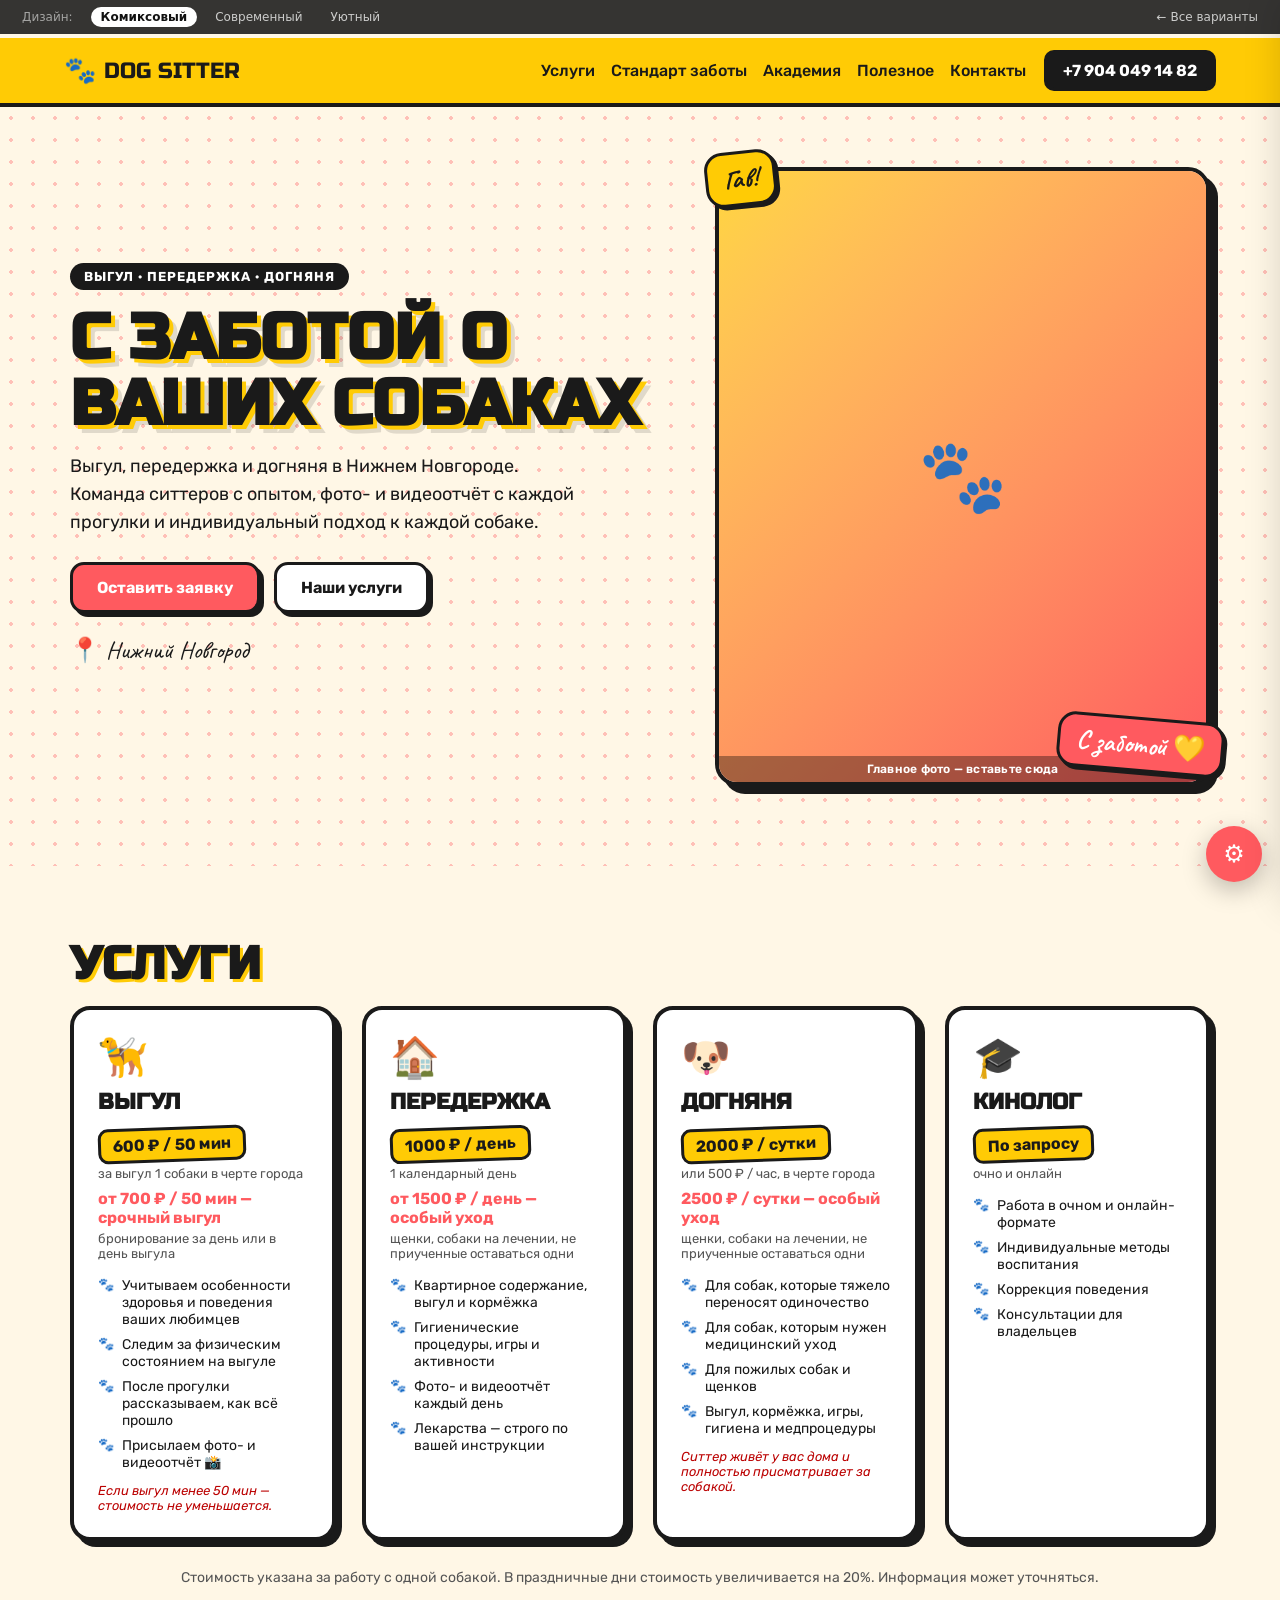
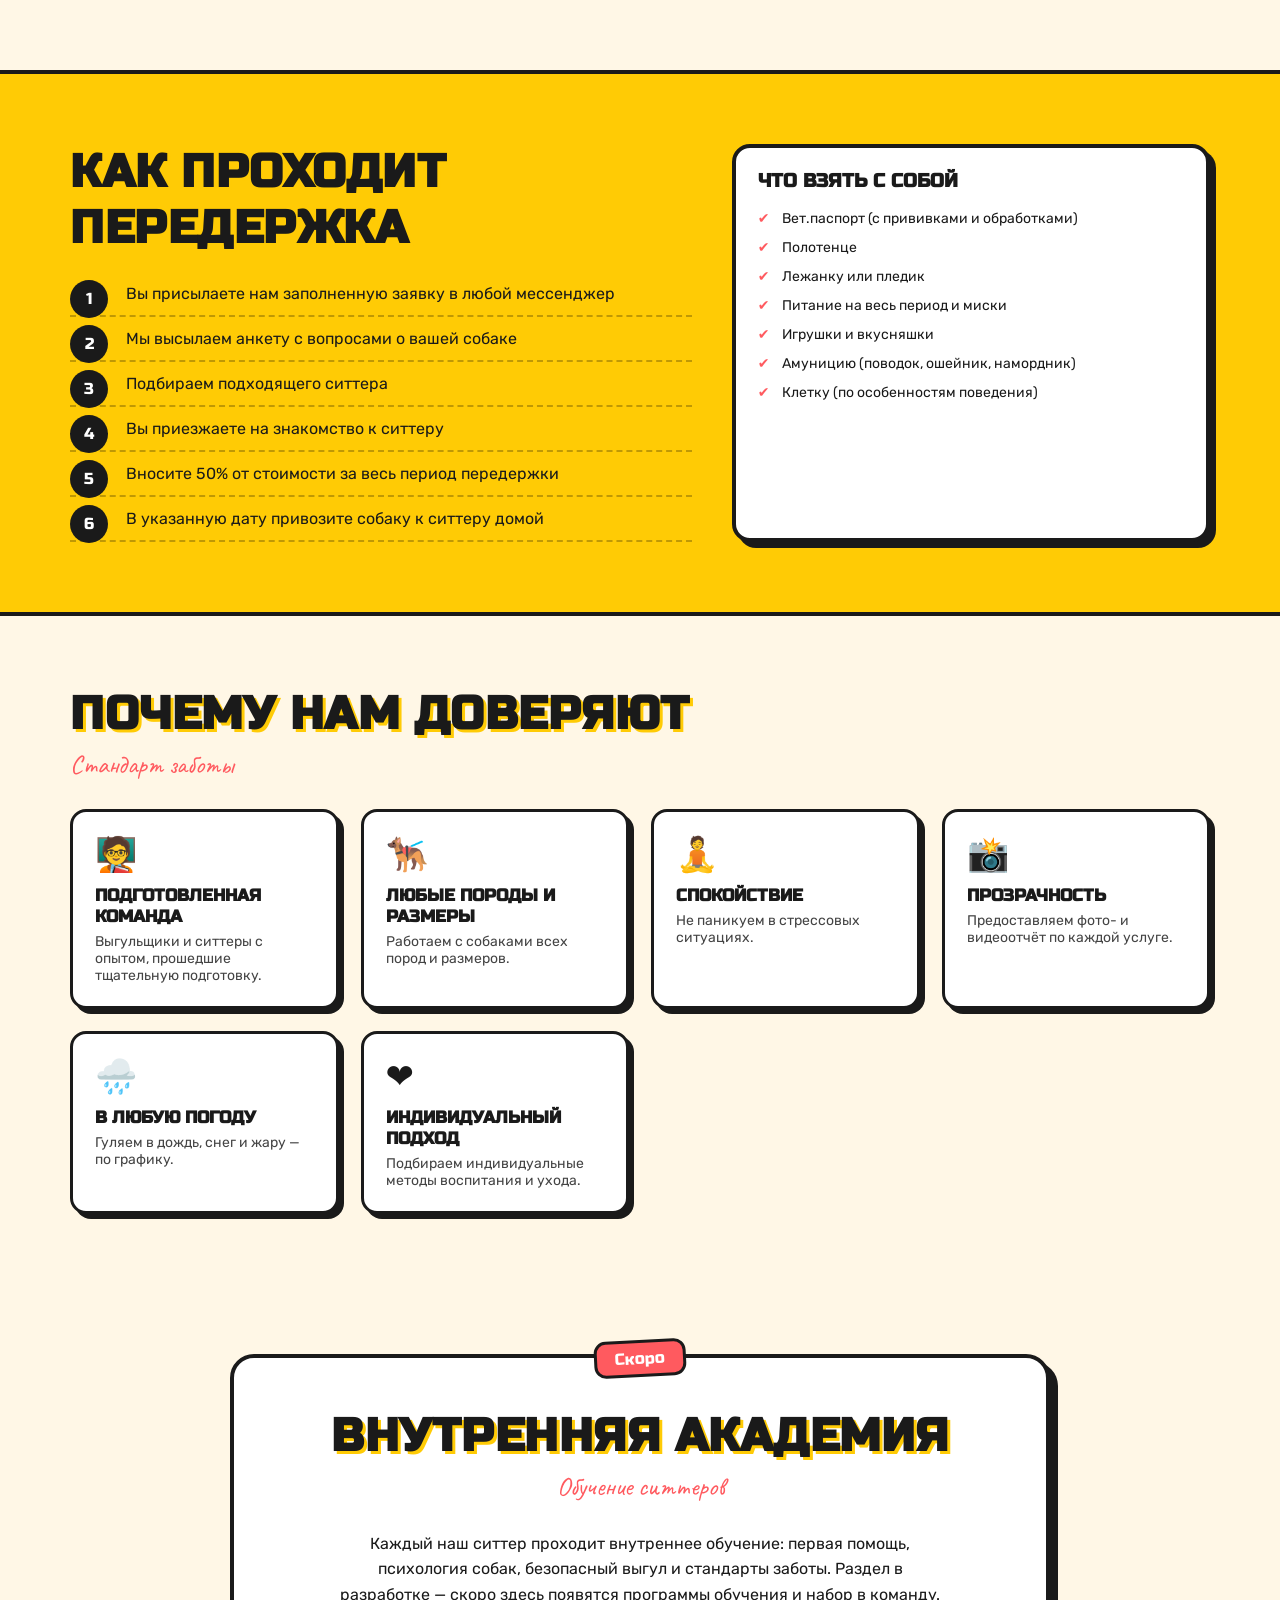
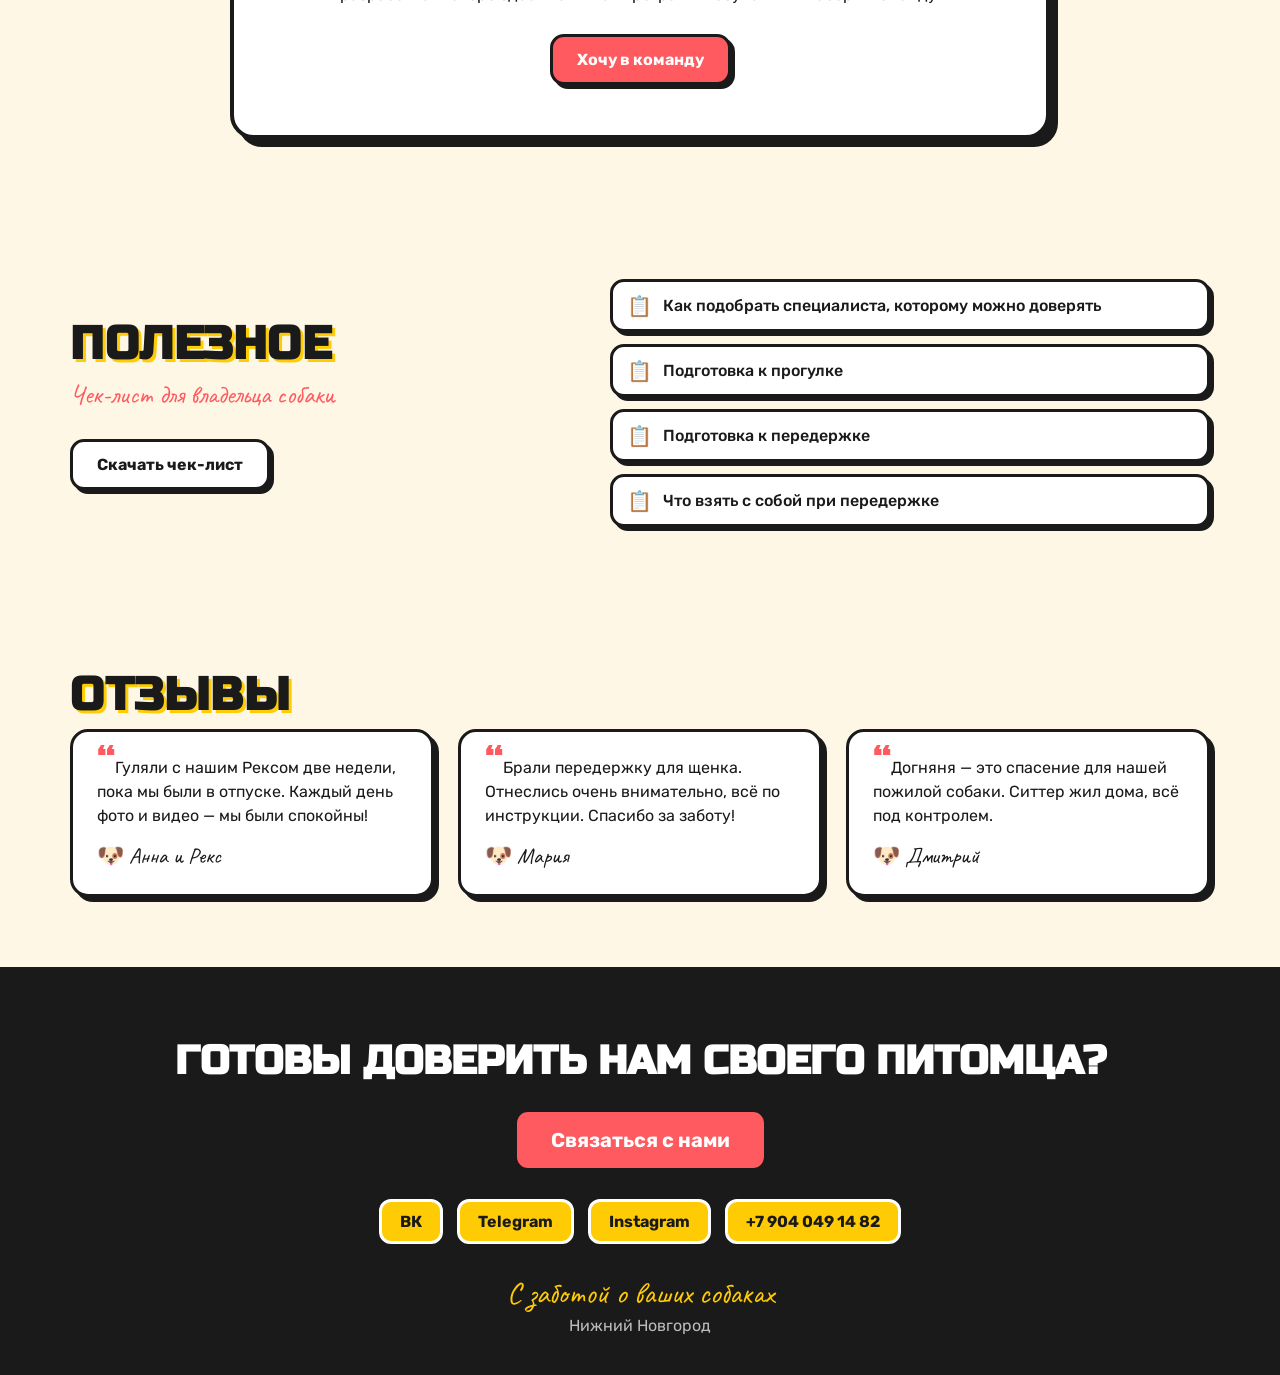
==== variants/comic/index.html @ 7a21bc5e "Сайт Dog Sitter: 3 варианта дизайна + панель настроек Лендинг для компании по выгулу собак с тремя с" ====
<!DOCTYPE html>
<html lang="ru">
<head>
<meta charset="UTF-8">
<meta name="viewport" content="width=device-width, initial-scale=1.0">
<title>Dog Sitter — Комиксовый вариант</title>
<meta name="description" content="Выгул, передержка и догняня. С заботой о ваших собаках. Нижний Новгород.">
<link rel="preconnect" href="https://fonts.googleapis.com">
<link rel="preconnect" href="https://fonts.gstatic.com" crossorigin>
<!-- Шрифты: Russo One + Caveat (с поддержкой кириллицы). Один из шрифтов
     бренда — Comic CAT; чтобы подключить его, добавьте файл шрифта и
     замените семейство в style.css. -->
<link href="https://fonts.googleapis.com/css2?family=Russo+One&family=Caveat:wght@500;700&family=Rubik:wght@400;500;700&display=swap" rel="stylesheet">
<link rel="stylesheet" href="../../assets/css/base.css">
<link rel="stylesheet" href="style.css">
</head>
<body>
<div id="site">

  <!-- ШАПКА -->
  <header class="nav">
    <a class="brand" href="#top">
      <span class="brand-paw">🐾</span>
      <span class="brand-name" data-text="brand.name">Dog Sitter</span>
    </a>
    <nav class="nav-links">
      <a href="#services">Услуги</a>
      <a href="#care">Стандарт заботы</a>
      <a href="#academy">Академия</a>
      <a href="#useful">Полезное</a>
      <a href="#contacts">Контакты</a>
    </nav>
    <a class="nav-phone" data-text="brand.phone" data-tel="brand.phone" href="#">Телефон</a>
  </header>

  <!-- ГЛАВНЫЙ ЭКРАН -->
  <section class="hero" id="top">
    <div class="halftone"></div>
    <div class="hero-grid container">
      <div class="hero-text">
        <div class="badge">ВЫГУЛ · ПЕРЕДЕРЖКА · ДОГНЯНЯ</div>
        <h1 class="hero-title" data-text="hero.title">С заботой о ваших собаках</h1>
        <p class="hero-sub" data-text="hero.subtitle"></p>
        <div class="hero-btns">
          <a class="btn btn-pop" data-href="links.form" data-text="hero.primaryButton" href="#">Оставить заявку</a>
          <a class="btn btn-outline" href="#services" data-text="hero.secondaryButton">Наши услуги</a>
        </div>
        <p class="hero-city">📍 <span data-text="brand.city">Нижний Новгород</span></p>
      </div>
      <div class="hero-photo">
        <div class="bubble bubble-1">Гав!</div>
        <div class="photo-frame" data-photo="hero.img" data-label="Главное фото — вставьте сюда"></div>
        <div class="bubble bubble-2">С заботой 💛</div>
      </div>
    </div>
  </section>

  <!-- УСЛУГИ -->
  <section class="section services" id="services" data-section="services">
    <div class="container">
      <h2 class="sec-title" data-text="servicesTitle">Услуги</h2>
      <div class="cards" data-repeat="services">
        <template>
          <article class="card">
            <div class="card-icon" data-text="icon">🦮</div>
            <h3 class="card-name" data-text="name">Услуга</h3>
            <div class="price-tag" data-text="price">Цена</div>
            <div class="price-note" data-text="priceNote"></div>
            <div class="price-extra" data-text="extraPrice"></div>
            <div class="price-note" data-text="extraNote"></div>
            <ul class="card-points" data-repeat="points">
              <template><li data-text=".">пункт</li></template>
            </ul>
            <div class="card-warn" data-text="note"></div>
          </article>
        </template>
      </div>
      <p class="services-note" data-text="servicesNote"></p>
    </div>
  </section>

  <!-- ПОРЯДОК ПЕРЕДЕРЖКИ -->
  <section class="section steps" data-section="services">
    <div class="container steps-grid">
      <div>
        <h2 class="sec-title" data-text="steps.title">Как проходит передержка</h2>
        <ol class="steps-list" data-repeat="steps.items">
          <template><li data-text=".">шаг</li></template>
        </ol>
      </div>
      <div class="bring">
        <h3 data-text="steps.bring.title">Что взять с собой</h3>
        <ul class="bring-list" data-repeat="steps.bring.items">
          <template><li data-text=".">вещь</li></template>
        </ul>
      </div>
    </div>
  </section>

  <!-- СТАНДАРТ ЗАБОТЫ -->
  <section class="section care" id="care" data-section="care">
    <div class="container">
      <h2 class="sec-title" data-text="careSubtitle">Почему нам доверяют</h2>
      <p class="sec-lead" data-text="careTitle">Стандарт заботы</p>
      <div class="care-grid" data-repeat="care">
        <template>
          <div class="care-item">
            <div class="care-icon" data-text="icon">❤️</div>
            <h4 data-text="title">Заголовок</h4>
            <p data-text="text">Текст</p>
          </div>
        </template>
      </div>
    </div>
  </section>

  <!-- АКАДЕМИЯ -->
  <section class="section academy" id="academy" data-section="academy">
    <div class="container academy-box">
      <div class="academy-badge" data-text="academy.badge">Скоро</div>
      <h2 class="sec-title" data-text="academy.title">Внутренняя академия</h2>
      <p class="sec-lead" data-text="academy.subtitle">Обучение ситтеров</p>
      <p class="academy-text" data-text="academy.text"></p>
      <a class="btn btn-pop" data-href="links.form" data-text="academy.button" href="#">Хочу в команду</a>
    </div>
  </section>

  <!-- ПОЛЕЗНОЕ / ЧЕК-ЛИСТ -->
  <section class="section useful" id="useful" data-section="useful">
    <div class="container useful-grid">
      <div>
        <h2 class="sec-title" data-text="useful.title">Полезное</h2>
        <p class="sec-lead" data-text="useful.subtitle">Чек-лист для владельца</p>
        <a class="btn btn-outline" data-href="links.form" data-text="useful.button" href="#">Скачать чек-лист</a>
      </div>
      <ul class="check-list" data-repeat="useful.items">
        <template><li data-text=".">пункт</li></template>
      </ul>
    </div>
  </section>

  <!-- ОТЗЫВЫ -->
  <section class="section reviews" id="reviews" data-section="reviews">
    <div class="container">
      <h2 class="sec-title" data-text="reviewsTitle">Отзывы</h2>
      <div class="reviews-grid" data-repeat="reviews">
        <template>
          <figure class="review">
            <blockquote data-text="text">Отзыв</blockquote>
            <figcaption><span class="review-paw">🐶</span> <span data-text="name">Имя</span></figcaption>
          </figure>
        </template>
      </div>
    </div>
  </section>

  <!-- КОНТАКТЫ / ПОДВАЛ -->
  <footer class="footer" id="contacts">
    <div class="container">
      <h2 class="footer-cta" data-text="footer.cta">Готовы доверить нам питомца?</h2>
      <a class="btn btn-pop btn-big" data-href="links.form" data-text="footer.button" href="#">Связаться</a>
      <div class="socials">
        <a data-href="links.vk" href="#" aria-label="ВКонтакте">ВК</a>
        <a data-href="links.telegram" href="#" aria-label="Telegram">Telegram</a>
        <a data-href="links.instagram" href="#" aria-label="Instagram">Instagram</a>
        <a data-text="brand.phone" data-tel="brand.phone" href="#">Телефон</a>
      </div>
      <p class="footer-slogan" data-text="brand.slogan">С заботой о ваших собаках</p>
      <p class="footer-city" data-text="brand.city">Нижний Новгород</p>
    </div>
  </footer>

</div>

<script src="../../assets/js/content.js"></script>
<script src="../../assets/js/bind.js"></script>
<script src="../../assets/js/customizer.js"></script>
<script>
  window.renderSite = function (content) {
    DSBind.render(content, document.getElementById("site"));
  };
  Customizer.init("comic");
</script>
</body>
</html>
---- assets/css/base.css ----
/* =====================================================================
   БАЗОВЫЕ СТИЛИ — общие для всех вариантов дизайна
   (сброс, панель настроек ⚙, слоты под фото, утилиты)
   ===================================================================== */

*, *::before, *::after { box-sizing: border-box; }
html { scroll-behavior: smooth; }
body {
  margin: 0;
  min-height: 100vh;
  color: var(--c-text, #2b2b2b);
  background: var(--c-bg, #fff);
  -webkit-font-smoothing: antialiased;
  text-rendering: optimizeLegibility;
}
img { max-width: 100%; display: block; }
a { color: inherit; }
button { font: inherit; cursor: pointer; }
.container { width: min(1140px, 92vw); margin-inline: auto; }
.sr-only { position: absolute; width: 1px; height: 1px; overflow: hidden; clip: rect(0 0 0 0); }

/* ---------- СЛОТ ПОД ФОТО ----------
   Если в content.js у элемента не задано фото (img: ""),
   показывается красивая заглушка с подписью. */
.photo-slot {
  position: relative;
  width: 100%;
  height: 100%;
  min-height: 180px;
  display: grid;
  place-items: center;
  text-align: center;
  color: #fff;
  background:
    linear-gradient(135deg,
      color-mix(in srgb, var(--c-primary, #ff9f43) 80%, #000 0%),
      var(--c-accent, #5f27cd));
  overflow: hidden;
}
.photo-slot::after {
  content: attr(data-label);
  position: absolute;
  inset: auto 0 0 0;
  padding: 6px 10px;
  font-size: 12px;
  font-weight: 600;
  background: rgba(0,0,0,.35);
  letter-spacing: .02em;
}
.photo-slot .paw { font-size: clamp(36px, 8vw, 72px); opacity: .9; }
.photo-img { width: 100%; height: 100%; object-fit: cover; }

/* =====================================================================
   ПАНЕЛЬ НАСТРОЕК ⚙
   ===================================================================== */
.cz-fab {
  position: fixed; right: 18px; bottom: 18px; z-index: 9998;
  width: 56px; height: 56px; border-radius: 50%;
  border: none; color: #fff; font-size: 24px; line-height: 1;
  background: var(--c-accent, #5f27cd);
  box-shadow: 0 8px 24px rgba(0,0,0,.25);
  transition: transform .2s ease;
}
.cz-fab:hover { transform: rotate(40deg) scale(1.06); }

.cz-panel {
  position: fixed; top: 0; right: 0; z-index: 9999;
  width: min(380px, 100vw); height: 100vh;
  background: #fff; color: #222;
  box-shadow: -12px 0 40px rgba(0,0,0,.2);
  transform: translateX(105%);
  transition: transform .28s ease;
  display: flex; flex-direction: column;
  font-family: system-ui, -apple-system, "Segoe UI", Roboto, sans-serif;
}
.cz-panel.open { transform: translateX(0); }
.cz-head {
  display: flex; align-items: center; justify-content: space-between;
  padding: 16px 18px; border-bottom: 1px solid #eee;
}
.cz-head h2 { margin: 0; font-size: 17px; }
.cz-close { background: none; border: none; font-size: 22px; color: #888; }
.cz-body { padding: 14px 18px; overflow-y: auto; flex: 1; }
.cz-group { margin-bottom: 18px; }
.cz-group > h3 {
  margin: 0 0 8px; font-size: 12px; text-transform: uppercase;
  letter-spacing: .06em; color: #999;
}
.cz-field { margin-bottom: 10px; }
.cz-field label { display: block; font-size: 12px; color: #666; margin-bottom: 3px; }
.cz-field input[type=text],
.cz-field textarea {
  width: 100%; padding: 8px 10px; border: 1px solid #ddd; border-radius: 8px;
  font-size: 13px; font-family: inherit; resize: vertical;
}
.cz-field input:focus, .cz-field textarea:focus { outline: 2px solid var(--c-accent, #5f27cd); border-color: transparent; }
.cz-colors { display: flex; gap: 10px; flex-wrap: wrap; }
.cz-color { display: flex; flex-direction: column; align-items: center; font-size: 11px; color: #666; gap: 4px; }
.cz-color input[type=color] { width: 42px; height: 34px; border: 1px solid #ddd; border-radius: 8px; padding: 2px; background: #fff; }
.cz-toggle { display: flex; align-items: center; justify-content: space-between; padding: 7px 0; border-bottom: 1px dashed #eee; }
.cz-toggle span { font-size: 13px; }
.cz-switch { position: relative; width: 42px; height: 24px; }
.cz-switch input { opacity: 0; width: 0; height: 0; }
.cz-slider { position: absolute; inset: 0; background: #ccc; border-radius: 999px; transition: .2s; }
.cz-slider::before { content: ""; position: absolute; width: 18px; height: 18px; left: 3px; top: 3px; background: #fff; border-radius: 50%; transition: .2s; }
.cz-switch input:checked + .cz-slider { background: var(--c-accent, #5f27cd); }
.cz-switch input:checked + .cz-slider::before { transform: translateX(18px); }
.cz-foot { padding: 14px 18px; border-top: 1px solid #eee; display: flex; gap: 8px; flex-wrap: wrap; }
.cz-btn { flex: 1; min-width: 120px; padding: 10px; border-radius: 9px; border: none; font-size: 13px; font-weight: 600; }
.cz-btn.primary { background: var(--c-accent, #5f27cd); color: #fff; }
.cz-btn.ghost { background: #f1f1f1; color: #444; }
.cz-hint { font-size: 11px; color: #999; padding: 0 18px 12px; }

/* Лента переключения вариантов дизайна (общая) */
.variant-bar {
  position: fixed; top: 0; left: 0; right: 0; z-index: 9990;
  display: flex; gap: 8px; align-items: center; justify-content: center;
  padding: 7px 12px; font-size: 12px;
  background: rgba(20,20,20,.86); color: #fff; backdrop-filter: blur(6px);
  font-family: system-ui, sans-serif;
}
.variant-bar a, .variant-bar span.label { color: #fff; text-decoration: none; opacity: .75; padding: 3px 10px; border-radius: 999px; }
.variant-bar a:hover { opacity: 1; background: rgba(255,255,255,.12); }
.variant-bar a.active { opacity: 1; background: #fff; color: #111; font-weight: 700; }
.variant-bar span.label { opacity: .55; }
body.has-variant-bar { padding-top: 38px; }
@media (max-width: 560px){ .variant-bar { font-size: 11px; gap: 2px; } }
---- variants/comic/style.css ----
/* =====================================================================
   ВАРИАНТ «КОМИКСОВЫЙ»
   Жирные чёрные обводки, халфтон, баблы-реплики, поп-арт цвета.
   Шрифт бренда — Comic CAT: добавьте @font-face и подставьте в --font-display.
   ===================================================================== */
:root {
  --c-primary: #ffcb05;   /* солнечно-жёлтый */
  --c-accent:  #ff5a5f;   /* кораллово-красный */
  --c-bg:      #fff7e6;
  --c-surface: #ffffff;
  --c-text:    #1a1a1a;
  --ink: #1a1a1a;
  --font-display: "Russo One", system-ui, sans-serif;
  --font-hand: "Caveat", cursive;
  --font-body: "Rubik", system-ui, sans-serif;
}

body { font-family: var(--font-body); background: var(--c-bg); }
.section { padding: 70px 0; }
.sec-title {
  font-family: var(--font-display);
  font-size: clamp(28px, 5vw, 46px);
  text-transform: uppercase;
  letter-spacing: .5px;
  margin: 0 0 6px;
  color: var(--ink);
  text-shadow: 3px 3px 0 var(--c-primary);
}
.sec-lead { font-family: var(--font-hand); font-size: 26px; color: var(--c-accent); margin: 0 0 28px; }

/* ---- кнопки ---- */
.btn {
  display: inline-block; text-decoration: none; font-weight: 700;
  padding: 13px 24px; border: 3px solid var(--ink); border-radius: 14px;
  box-shadow: 4px 4px 0 var(--ink); transition: transform .12s, box-shadow .12s;
}
.btn:active { transform: translate(4px,4px); box-shadow: 0 0 0 var(--ink); }
.btn-pop { background: var(--c-accent); color: #fff; }
.btn-outline { background: var(--c-surface); color: var(--ink); }
.btn-big { font-size: 20px; padding: 16px 34px; }

/* ---- шапка ---- */
.nav {
  position: sticky; top: 38px; z-index: 50;
  display: flex; align-items: center; gap: 18px;
  padding: 12px 5vw; background: var(--c-primary);
  border-bottom: 4px solid var(--ink);
}
.brand { display: flex; align-items: center; gap: 8px; text-decoration: none; color: var(--ink); }
.brand-paw { font-size: 26px; }
.brand-name { font-family: var(--font-display); font-size: 22px; text-transform: uppercase; }
.nav-links { display: flex; gap: 16px; margin-left: auto; flex-wrap: wrap; }
.nav-links a { text-decoration: none; color: var(--ink); font-weight: 500; }
.nav-links a:hover { color: var(--c-accent); }
.nav-phone {
  text-decoration: none; font-weight: 700; color: #fff; background: var(--ink);
  padding: 8px 16px; border-radius: 10px; border: 3px solid var(--ink);
}
@media (max-width: 860px){ .nav-links { display: none; } }

/* ---- герой ---- */
.hero { position: relative; padding: 60px 0 80px; overflow: hidden; }
.halftone {
  position: absolute; inset: 0; pointer-events: none; opacity: .35;
  background-image: radial-gradient(var(--c-accent) 2px, transparent 2px);
  background-size: 22px 22px;
}
.hero-grid { position: relative; display: grid; grid-template-columns: 1.1fr .9fr; gap: 40px; align-items: center; }
.badge {
  display: inline-block; background: var(--ink); color: #fff; font-weight: 700;
  font-size: 13px; letter-spacing: 1px; padding: 6px 14px; border-radius: 999px; margin-bottom: 16px;
}
.hero-title {
  font-family: var(--font-display); font-size: clamp(34px, 6vw, 64px); line-height: 1.02;
  margin: 0 0 16px; text-transform: uppercase;
  text-shadow: 4px 4px 0 var(--c-primary), 8px 8px 0 rgba(0,0,0,.12);
}
.hero-sub { font-size: 18px; max-width: 46ch; line-height: 1.55; margin: 0 0 26px; }
.hero-btns { display: flex; gap: 14px; flex-wrap: wrap; }
.hero-city { font-family: var(--font-hand); font-size: 24px; margin-top: 22px; }

.hero-photo { position: relative; }
.photo-frame {
  border: 4px solid var(--ink); border-radius: 22px; overflow: hidden;
  box-shadow: 8px 8px 0 var(--ink); aspect-ratio: 4/5; background: var(--c-surface);
}
.bubble {
  position: absolute; z-index: 3; background: #fff; border: 3px solid var(--ink);
  font-family: var(--font-hand); font-size: 26px; font-weight: 700; padding: 8px 16px;
  border-radius: 18px; box-shadow: 3px 3px 0 var(--ink);
}
.bubble-1 { top: -16px; left: -10px; transform: rotate(-6deg); background: var(--c-primary); }
.bubble-2 { bottom: 14px; right: -14px; transform: rotate(5deg); background: var(--c-accent); color:#fff; }
@media (max-width: 820px){ .hero-grid { grid-template-columns: 1fr; } .hero-photo { max-width: 360px; } }

/* ---- карточки услуг ---- */
.cards { display: grid; grid-template-columns: repeat(auto-fit, minmax(250px, 1fr)); gap: 26px; margin-top: 14px; }
.card {
  background: var(--c-surface); border: 4px solid var(--ink); border-radius: 20px;
  padding: 24px; box-shadow: 6px 6px 0 var(--ink); position: relative;
}
.card-icon { font-size: 40px; }
.card-name { font-family: var(--font-display); text-transform: uppercase; font-size: 22px; margin: 8px 0 12px; }
.price-tag {
  display: inline-block; background: var(--c-primary); border: 3px solid var(--ink);
  font-weight: 700; padding: 5px 12px; border-radius: 10px; transform: rotate(-2deg);
}
.price-note { font-size: 13px; color: #555; margin-top: 4px; }
.price-extra { font-weight: 700; color: var(--c-accent); margin-top: 8px; }
.card-points { list-style: none; padding: 0; margin: 16px 0 0; }
.card-points li { position: relative; padding-left: 24px; margin-bottom: 8px; font-size: 14px; }
.card-points li::before { content: "🐾"; position: absolute; left: 0; font-size: 13px; }
.card-warn { margin-top: 12px; font-size: 13px; font-style: italic; color: #b00; }
.card-warn:empty { display: none; }
.price-extra:empty, .price-note:empty { display: none; }
.services-note { margin-top: 28px; font-size: 14px; color: #555; text-align: center; }

/* ---- порядок передержки ---- */
.steps { background: var(--c-primary); border-top: 4px solid var(--ink); border-bottom: 4px solid var(--ink); }
.steps-grid { display: grid; grid-template-columns: 1.3fr 1fr; gap: 40px; }
.steps-list { counter-reset: s; list-style: none; padding: 0; margin: 16px 0 0; }
.steps-list li { counter-increment: s; position: relative; padding: 12px 0 12px 56px; font-size: 16px; border-bottom: 2px dashed rgba(0,0,0,.25); }
.steps-list li::before {
  content: counter(s); position: absolute; left: 0; top: 8px; width: 38px; height: 38px;
  background: var(--ink); color: #fff; border-radius: 50%; display: grid; place-items: center;
  font-family: var(--font-display);
}
.bring { background: var(--c-surface); border: 4px solid var(--ink); border-radius: 18px; padding: 22px; box-shadow: 6px 6px 0 var(--ink); }
.bring h3 { font-family: var(--font-display); text-transform: uppercase; margin: 0 0 12px; }
.bring-list { list-style: none; padding: 0; margin: 0; }
.bring-list li { padding: 6px 0 6px 24px; position: relative; font-size: 14px; }
.bring-list li::before { content: "✔"; position: absolute; left: 0; color: var(--c-accent); font-weight: 700; }
@media (max-width: 760px){ .steps-grid { grid-template-columns: 1fr; } }

/* ---- стандарт заботы ---- */
.care-grid { display: grid; grid-template-columns: repeat(auto-fit, minmax(220px, 1fr)); gap: 22px; }
.care-item { background: var(--c-surface); border: 3px solid var(--ink); border-radius: 16px; padding: 22px; box-shadow: 5px 5px 0 var(--ink); }
.care-icon { font-size: 34px; }
.care-item h4 { font-family: var(--font-display); text-transform: uppercase; font-size: 17px; margin: 10px 0 6px; }
.care-item p { margin: 0; font-size: 14px; color: #444; }

/* ---- академия ---- */
.academy { text-align: center; }
.academy-box {
  background: var(--c-surface); border: 4px solid var(--ink); border-radius: 24px;
  padding: 50px 30px; box-shadow: 8px 8px 0 var(--ink); position: relative; max-width: 820px;
}
.academy-badge {
  position: absolute; top: -18px; left: 50%; transform: translateX(-50%) rotate(-3deg);
  background: var(--c-accent); color: #fff; border: 3px solid var(--ink);
  font-family: var(--font-display); padding: 6px 18px; border-radius: 12px;
}
.academy-text { max-width: 60ch; margin: 18px auto 26px; font-size: 16px; line-height: 1.6; }

/* ---- полезное ---- */
.useful-grid { display: grid; grid-template-columns: 1fr 1.2fr; gap: 40px; align-items: center; }
.check-list { list-style: none; padding: 0; margin: 0; display: grid; gap: 12px; }
.check-list li {
  background: var(--c-surface); border: 3px solid var(--ink); border-radius: 14px;
  padding: 14px 16px 14px 50px; position: relative; box-shadow: 4px 4px 0 var(--ink); font-weight: 500;
}
.check-list li::before { content: "📋"; position: absolute; left: 14px; top: 12px; font-size: 20px; }
@media (max-width: 760px){ .useful-grid { grid-template-columns: 1fr; } }

/* ---- отзывы ---- */
.reviews-grid { display: grid; grid-template-columns: repeat(auto-fit, minmax(260px, 1fr)); gap: 24px; }
.review {
  margin: 0; background: var(--c-surface); border: 3px solid var(--ink); border-radius: 18px;
  padding: 24px; box-shadow: 5px 5px 0 var(--ink); position: relative;
}
.review blockquote { margin: 0 0 14px; font-size: 16px; line-height: 1.5; }
.review blockquote::before { content: "“"; font-family: var(--font-display); font-size: 40px; color: var(--c-accent); line-height: 0; }
.review figcaption { font-family: var(--font-hand); font-size: 22px; }

/* ---- подвал ---- */
.footer { background: var(--ink); color: #fff; padding: 70px 0 40px; text-align: center; }
.footer-cta { font-family: var(--font-display); text-transform: uppercase; font-size: clamp(24px, 4vw, 40px); margin: 0 0 24px; }
.socials { display: flex; gap: 14px; justify-content: center; flex-wrap: wrap; margin: 28px 0 30px; }
.socials a {
  text-decoration: none; color: var(--ink); background: var(--c-primary); font-weight: 700;
  padding: 10px 18px; border-radius: 12px; border: 3px solid #fff;
}
.socials a:hover { background: var(--c-accent); color: #fff; }
.footer-slogan { font-family: var(--font-hand); font-size: 30px; color: var(--c-primary); margin: 10px 0 4px; }
.footer-city { opacity: .7; margin: 0; }
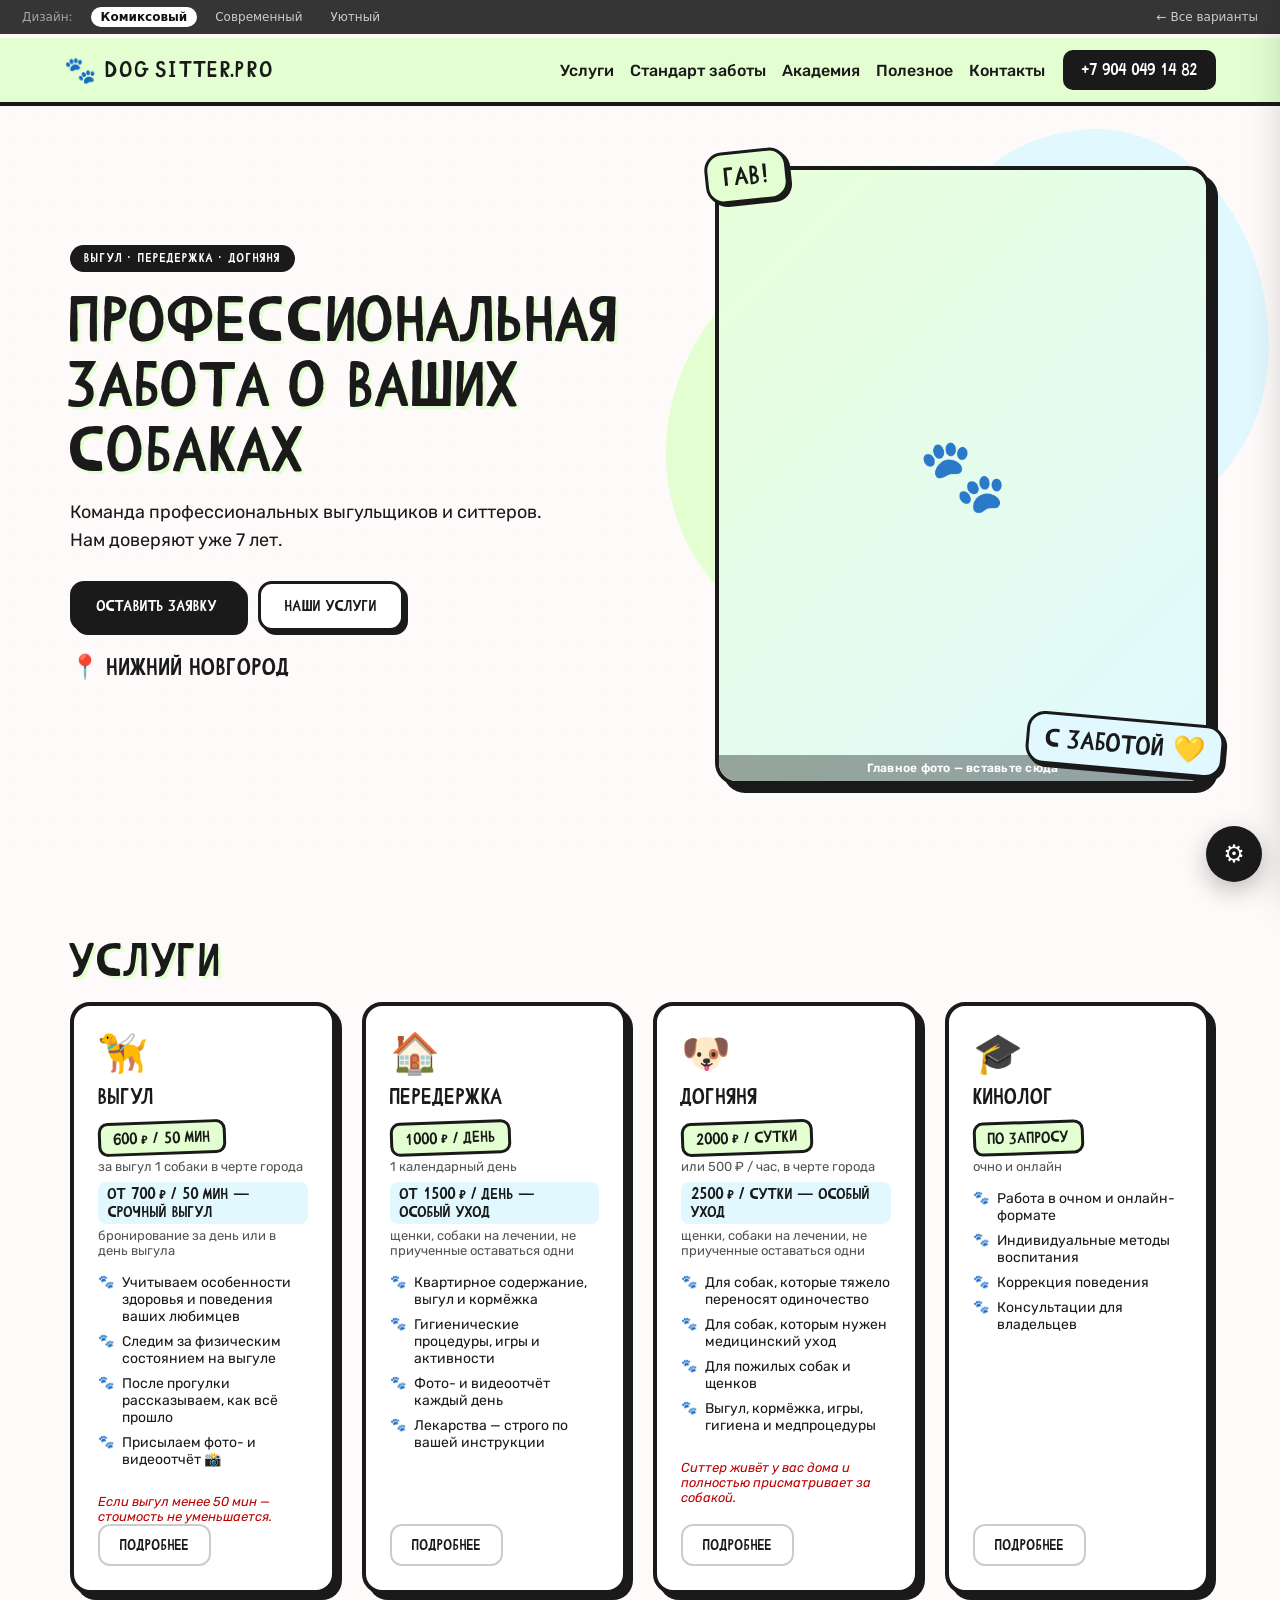
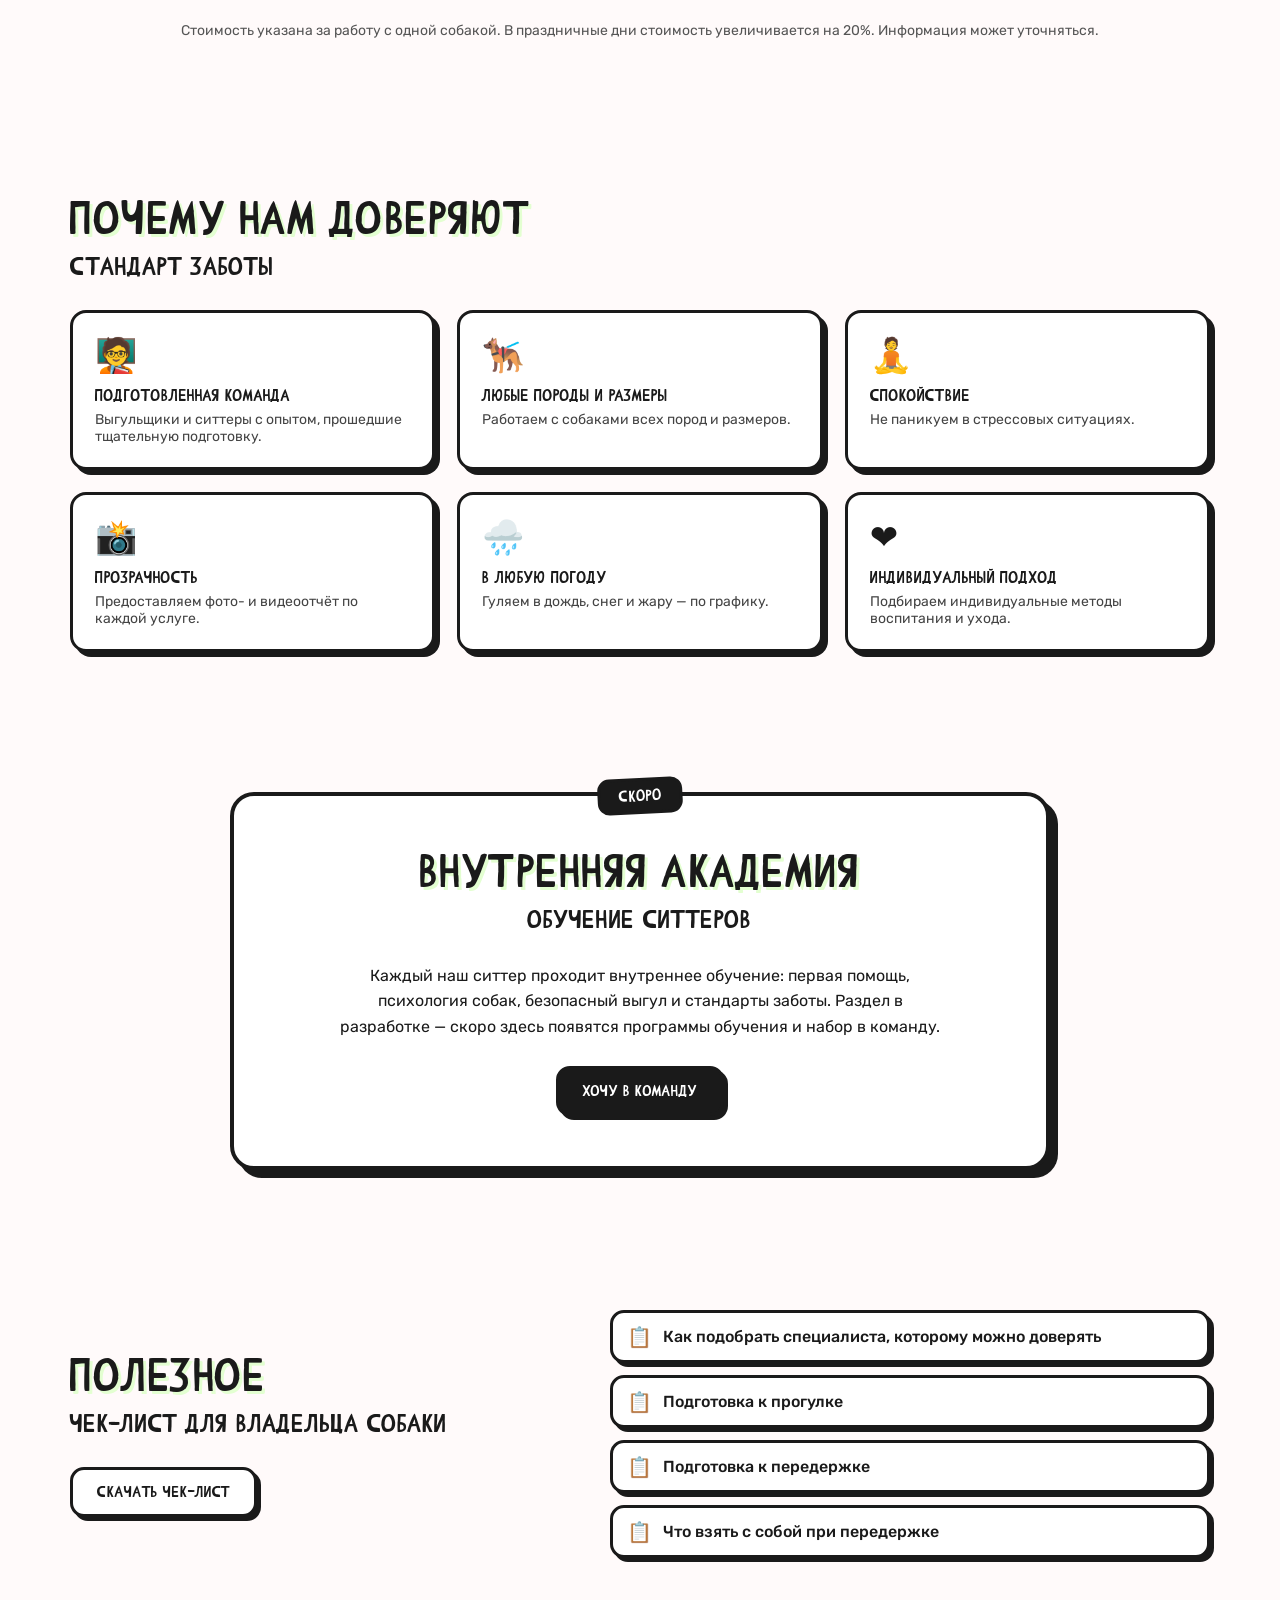
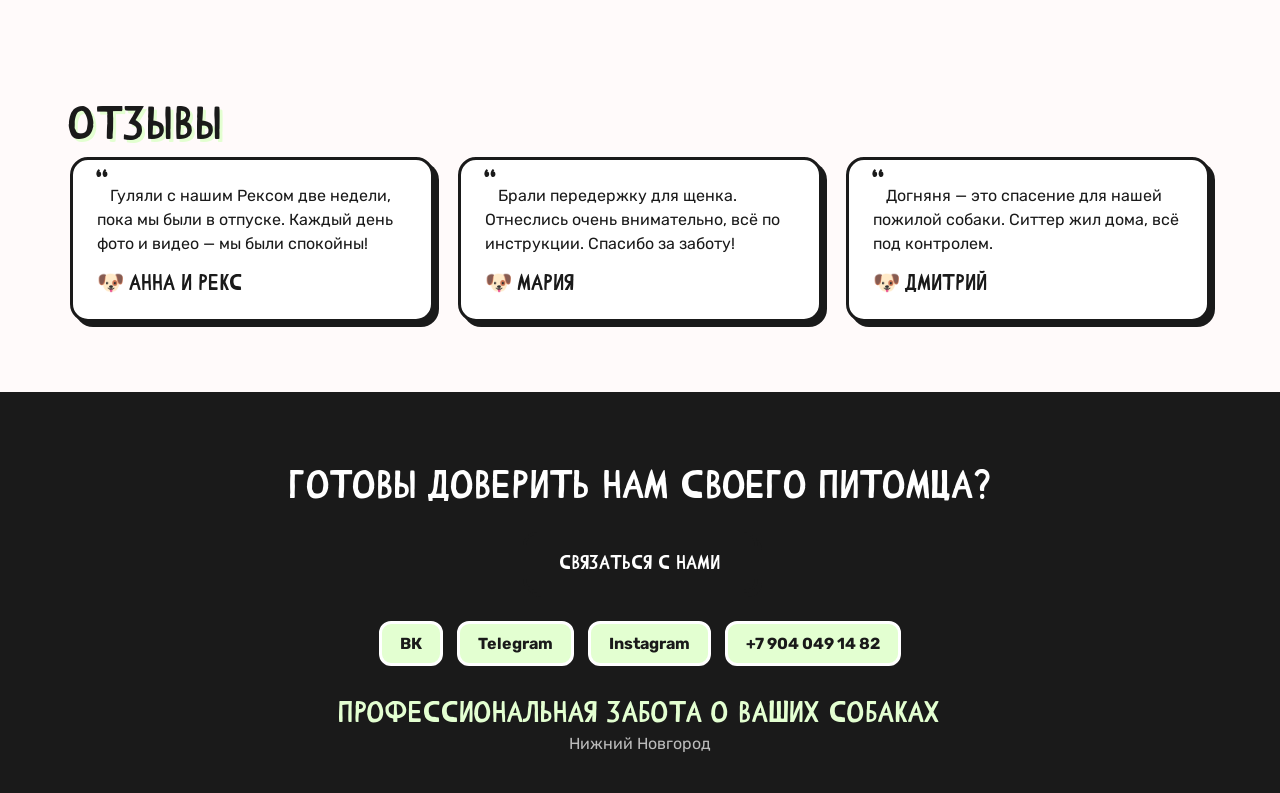
==== commit 4f3fc286: "Модалки 'Подробнее', мелкие элементы Comic CAT, читаемость, выравнивание - Раздел 'Как проходит пере" ====
--- a/variants/comic/index.html
+++ b/variants/comic/index.html
@@ -72,28 +72,11 @@
               <template><li data-text=".">пункт</li></template>
             </ul>
             <div class="card-warn" data-text="note"></div>
+            <button class="btn-more js-more" type="button">Подробнее</button>
           </article>
         </template>
       </div>
       <p class="services-note" data-text="servicesNote"></p>
-    </div>
-  </section>
-
-  <!-- ПОРЯДОК ПЕРЕДЕРЖКИ -->
-  <section class="section steps" data-section="services">
-    <div class="container steps-grid">
-      <div>
-        <h2 class="sec-title" data-text="steps.title">Как проходит передержка</h2>
-        <ol class="steps-list" data-repeat="steps.items">
-          <template><li data-text=".">шаг</li></template>
-        </ol>
-      </div>
-      <div class="bring">
-        <h3 data-text="steps.bring.title">Что взять с собой</h3>
-        <ul class="bring-list" data-repeat="steps.bring.items">
-          <template><li data-text=".">вещь</li></template>
-        </ul>
-      </div>
     </div>
   </section>
 
@@ -175,6 +158,7 @@
 <script src="../../assets/js/content.js"></script>
 <script src="../../assets/js/bind.js"></script>
 <script src="../../assets/js/customizer.js"></script>
+<script src="../../assets/js/modal.js"></script>
 <script>
   window.renderSite = function (content) {
     DSBind.render(content, document.getElementById("site"));
--- a/assets/css/base.css
+++ b/assets/css/base.css
@@ -2,6 +2,15 @@
    БАЗОВЫЕ СТИЛИ — общие для всех вариантов дизайна
    (сброс, панель настроек ⚙, слоты под фото, утилиты)
    ===================================================================== */
+
+/* Фирменный шрифт Comic CAT (кириллица + латиница), доступен во всех вариантах */
+@font-face {
+  font-family: "Comic CAT";
+  src: url("../fonts/ComicCAT.woff2") format("woff2"),
+       url("../fonts/ComicCAT.otf") format("opentype");
+  font-weight: 400 800;
+  font-display: swap;
+}
 
 *, *::before, *::after { box-sizing: border-box; }
 html { scroll-behavior: smooth; }
@@ -18,6 +27,65 @@
 button { font: inherit; cursor: pointer; }
 .container { width: min(1140px, 92vw); margin-inline: auto; }
 .sr-only { position: absolute; width: 1px; height: 1px; overflow: hidden; clip: rect(0 0 0 0); }
+
+/* Мелкие элементы фирменным шрифтом (--font-display задан в каждом варианте) */
+.btn, .badge, .price-tag, .price-extra, .nav-phone, .academy-badge, .btn-more {
+  font-family: var(--font-display, inherit);
+}
+
+/* ---------- Кнопка «Подробнее» ---------- */
+.btn-more {
+  display: inline-block; margin-top: 18px; cursor: pointer;
+  font-weight: 700; font-size: 15px; padding: 10px 20px; border-radius: 12px;
+  background: transparent; color: var(--c-text, #222);
+  border: 2px solid color-mix(in srgb, var(--c-text, #222) 22%, transparent);
+  transition: transform .15s, border-color .15s, background .15s;
+}
+.btn-more:hover { transform: translateY(-2px); border-color: var(--c-text, #222); }
+.card { display: flex; flex-direction: column; }
+.card .btn-more { align-self: flex-start; margin-top: auto; }
+.card .card-points { margin-bottom: 6px; }
+/* ценники-пилюли жмутся по содержимому, а не тянутся на всю ширину карточки */
+.card .price-tag, .card .price-extra { align-self: flex-start; }
+
+/* ---------- Модальное окно ---------- */
+.ds-modal {
+  position: fixed; inset: 0; z-index: 10000;
+  display: grid; place-items: center; padding: 20px;
+  background: rgba(20,15,10,.5); backdrop-filter: blur(3px);
+  opacity: 0; transition: opacity .2s ease;
+}
+.ds-modal.open { opacity: 1; }
+.ds-modal[hidden] { display: none; }
+.ds-modal__box {
+  position: relative; width: min(620px, 100%); max-height: 86vh; overflow-y: auto;
+  background: var(--c-surface, #fff); color: var(--c-text, #222);
+  border-radius: 22px; padding: 34px 34px 30px;
+  box-shadow: 0 30px 80px -20px rgba(0,0,0,.5);
+  transform: translateY(12px) scale(.98); transition: transform .22s ease;
+}
+.ds-modal.open .ds-modal__box { transform: none; }
+.ds-modal__close {
+  position: absolute; top: 14px; right: 14px; width: 38px; height: 38px;
+  border: none; border-radius: 50%; background: rgba(0,0,0,.06);
+  font-size: 17px; color: #333; line-height: 1;
+}
+.ds-modal__close:hover { background: rgba(0,0,0,.12); }
+.ds-modal__title { font-family: var(--font-display, inherit); font-size: clamp(24px, 4vw, 32px); margin: 0 6px 6px 0; }
+.ds-modal__body { line-height: 1.6; }
+.ds-modal__body .m-lead { color: color-mix(in srgb, var(--c-primary, #888) 45%, #000); font-weight: 700; margin: 0 0 18px; font-size: 17px; }
+.ds-modal__body h4 { font-family: var(--font-display, inherit); font-size: 18px; margin: 22px 0 10px; }
+.ds-modal__body ol.m-steps { counter-reset: ms; list-style: none; padding: 0; margin: 0; }
+.ds-modal__body ol.m-steps li { counter-increment: ms; position: relative; padding: 10px 0 10px 46px; border-bottom: 1px solid rgba(0,0,0,.08); }
+.ds-modal__body ol.m-steps li::before {
+  content: counter(ms); position: absolute; left: 0; top: 8px; width: 30px; height: 30px;
+  border-radius: 50%; background: var(--c-text, #222); color: #fff;
+  display: grid; place-items: center; font-weight: 700; font-size: 14px;
+}
+.ds-modal__body ul.m-bring { list-style: none; padding: 0; margin: 0; }
+.ds-modal__body ul.m-bring li { position: relative; padding: 7px 0 7px 26px; }
+.ds-modal__body ul.m-bring li::before { content: "✓"; position: absolute; left: 0; color: var(--c-text, #222); font-weight: 800; }
+.ds-modal__body .m-empty { color: #777; font-size: 16px; margin: 6px 0 0; }
 
 /* ---------- СЛОТ ПОД ФОТО ----------
    Если в content.js у элемента не задано фото (img: ""),
@@ -110,6 +178,18 @@
 .cz-btn.primary { background: var(--c-accent, #5f27cd); color: #fff; }
 .cz-btn.ghost { background: #f1f1f1; color: #444; }
 .cz-hint { font-size: 11px; color: #999; padding: 0 18px 12px; }
+.cz-mini { font-size: 11px; color: #999; margin: 8px 0 0; line-height: 1.4; }
+
+/* Режим редактирования текста на странице */
+[contenteditable="true"].cz-editing {
+  outline: 2px dashed var(--c-accent, #5f27cd);
+  outline-offset: 3px;
+  border-radius: 4px;
+  cursor: text;
+  transition: background .15s;
+}
+[contenteditable="true"].cz-editing:hover { background: rgba(0,0,0,.04); }
+[contenteditable="true"].cz-editing:focus { background: rgba(0,0,0,.05); }
 
 /* Лента переключения вариантов дизайна (общая) */
 .variant-bar {
--- a/variants/comic/style.css
+++ b/variants/comic/style.css
@@ -1,19 +1,25 @@
 /* =====================================================================
    ВАРИАНТ «КОМИКСОВЫЙ»
-   Жирные чёрные обводки, халфтон, баблы-реплики, поп-арт цвета.
-   Шрифт бренда — Comic CAT: добавьте @font-face и подставьте в --font-display.
+   Жирные чёрные обводки, баблы-реплики, пастельные фирменные цвета.
+   Фирменный шрифт — Comic CAT (Vitaly Lazarenko), подключён ниже.
    ===================================================================== */
+
+/* Шрифт Comic CAT подключён в общем base.css */
 :root {
-  --c-primary: #ffcb05;   /* солнечно-жёлтый */
-  --c-accent:  #ff5a5f;   /* кораллово-красный */
-  --c-bg:      #fff7e6;
+  /* Фирменная палитра (из Figma) */
+  --c-primary: #FFD6D1;   /* нежно-розовый */
+  --c-accent:  #CFEDEF;   /* нежно-голубой */
+  --c-bg:      #FFF6EE;   /* кремовый фон */
   --c-surface: #ffffff;
   --c-text:    #1a1a1a;
   --ink: #1a1a1a;
-  --font-display: "Russo One", system-ui, sans-serif;
-  --font-hand: "Caveat", cursive;
+  --font-display: "Comic CAT", "Russo One", system-ui, sans-serif;
+  --font-hand: "Comic CAT", "Caveat", cursive;
   --font-body: "Rubik", system-ui, sans-serif;
 }
+
+/* Кнопка-шестерёнка тёмная — для контраста на пастельном фоне */
+.cz-fab { background: var(--ink); }
 
 body { font-family: var(--font-body); background: var(--c-bg); }
 .section { padding: 70px 0; }
@@ -26,7 +32,7 @@
   color: var(--ink);
   text-shadow: 3px 3px 0 var(--c-primary);
 }
-.sec-lead { font-family: var(--font-hand); font-size: 26px; color: var(--c-accent); margin: 0 0 28px; }
+.sec-lead { font-family: var(--font-hand); font-size: 26px; color: var(--ink); margin: 0 0 28px; }
 
 /* ---- кнопки ---- */
 .btn {
@@ -35,7 +41,7 @@
   box-shadow: 4px 4px 0 var(--ink); transition: transform .12s, box-shadow .12s;
 }
 .btn:active { transform: translate(4px,4px); box-shadow: 0 0 0 var(--ink); }
-.btn-pop { background: var(--c-accent); color: #fff; }
+.btn-pop { background: var(--ink); color: #fff; }
 .btn-outline { background: var(--c-surface); color: var(--ink); }
 .btn-big { font-size: 20px; padding: 16px 34px; }
 
@@ -51,7 +57,7 @@
 .brand-name { font-family: var(--font-display); font-size: 22px; text-transform: uppercase; }
 .nav-links { display: flex; gap: 16px; margin-left: auto; flex-wrap: wrap; }
 .nav-links a { text-decoration: none; color: var(--ink); font-weight: 500; }
-.nav-links a:hover { color: var(--c-accent); }
+.nav-links a:hover { color: var(--ink); text-decoration: underline; text-decoration-thickness: 3px; }
 .nav-phone {
   text-decoration: none; font-weight: 700; color: #fff; background: var(--ink);
   padding: 8px 16px; border-radius: 10px; border: 3px solid var(--ink);
@@ -73,14 +79,27 @@
 .hero-title {
   font-family: var(--font-display); font-size: clamp(34px, 6vw, 64px); line-height: 1.02;
   margin: 0 0 16px; text-transform: uppercase;
-  text-shadow: 4px 4px 0 var(--c-primary), 8px 8px 0 rgba(0,0,0,.12);
+  text-shadow: 3px 3px 0 var(--c-primary);
 }
 .hero-sub { font-size: 18px; max-width: 46ch; line-height: 1.55; margin: 0 0 26px; }
 .hero-btns { display: flex; gap: 14px; flex-wrap: wrap; }
 .hero-city { font-family: var(--font-hand); font-size: 24px; margin-top: 22px; }
 
 .hero-photo { position: relative; }
+/* фирменные пастельные пятна за фото (как на макете из Figma) */
+.hero-photo::before, .hero-photo::after {
+  content: ""; position: absolute; z-index: 0; pointer-events: none;
+}
+.hero-photo::before {
+  width: 86%; height: 70%; left: -10%; top: 8%; background: var(--c-primary);
+  border-radius: 60% 40% 55% 45% / 55% 50% 50% 45%;
+}
+.hero-photo::after {
+  width: 70%; height: 64%; right: -12%; top: -6%; background: var(--c-accent);
+  border-radius: 50% 50% 45% 55% / 45% 55% 45% 55%;
+}
 .photo-frame {
+  position: relative; z-index: 1;
   border: 4px solid var(--ink); border-radius: 22px; overflow: hidden;
   box-shadow: 8px 8px 0 var(--ink); aspect-ratio: 4/5; background: var(--c-surface);
 }
@@ -90,7 +109,7 @@
   border-radius: 18px; box-shadow: 3px 3px 0 var(--ink);
 }
 .bubble-1 { top: -16px; left: -10px; transform: rotate(-6deg); background: var(--c-primary); }
-.bubble-2 { bottom: 14px; right: -14px; transform: rotate(5deg); background: var(--c-accent); color:#fff; }
+.bubble-2 { bottom: 14px; right: -14px; transform: rotate(5deg); background: var(--c-accent); color: var(--ink); }
 @media (max-width: 820px){ .hero-grid { grid-template-columns: 1fr; } .hero-photo { max-width: 360px; } }
 
 /* ---- карточки услуг ---- */
@@ -106,7 +125,9 @@
   font-weight: 700; padding: 5px 12px; border-radius: 10px; transform: rotate(-2deg);
 }
 .price-note { font-size: 13px; color: #555; margin-top: 4px; }
-.price-extra { font-weight: 700; color: var(--c-accent); margin-top: 8px; }
+.price-extra { font-weight: 700; color: var(--ink); margin-top: 8px; }
+.price-extra { display: inline-block; }
+.card .price-extra { background: var(--c-accent); padding: 3px 10px; border-radius: 8px; }
 .card-points { list-style: none; padding: 0; margin: 16px 0 0; }
 .card-points li { position: relative; padding-left: 24px; margin-bottom: 8px; font-size: 14px; }
 .card-points li::before { content: "🐾"; position: absolute; left: 0; font-size: 13px; }
@@ -116,7 +137,7 @@
 .services-note { margin-top: 28px; font-size: 14px; color: #555; text-align: center; }
 
 /* ---- порядок передержки ---- */
-.steps { background: var(--c-primary); border-top: 4px solid var(--ink); border-bottom: 4px solid var(--ink); }
+.steps { background: var(--c-accent); border-top: 4px solid var(--ink); border-bottom: 4px solid var(--ink); }
 .steps-grid { display: grid; grid-template-columns: 1.3fr 1fr; gap: 40px; }
 .steps-list { counter-reset: s; list-style: none; padding: 0; margin: 16px 0 0; }
 .steps-list li { counter-increment: s; position: relative; padding: 12px 0 12px 56px; font-size: 16px; border-bottom: 2px dashed rgba(0,0,0,.25); }
@@ -129,11 +150,13 @@
 .bring h3 { font-family: var(--font-display); text-transform: uppercase; margin: 0 0 12px; }
 .bring-list { list-style: none; padding: 0; margin: 0; }
 .bring-list li { padding: 6px 0 6px 24px; position: relative; font-size: 14px; }
-.bring-list li::before { content: "✔"; position: absolute; left: 0; color: var(--c-accent); font-weight: 700; }
+.bring-list li::before { content: "✔"; position: absolute; left: 0; color: var(--ink); font-weight: 700; }
 @media (max-width: 760px){ .steps-grid { grid-template-columns: 1fr; } }
 
 /* ---- стандарт заботы ---- */
-.care-grid { display: grid; grid-template-columns: repeat(auto-fit, minmax(220px, 1fr)); gap: 22px; }
+.care-grid { display: grid; grid-template-columns: repeat(3, 1fr); gap: 22px; }
+@media (max-width: 760px){ .care-grid { grid-template-columns: repeat(2, 1fr); } }
+@media (max-width: 480px){ .care-grid { grid-template-columns: 1fr; } }
 .care-item { background: var(--c-surface); border: 3px solid var(--ink); border-radius: 16px; padding: 22px; box-shadow: 5px 5px 0 var(--ink); }
 .care-icon { font-size: 34px; }
 .care-item h4 { font-family: var(--font-display); text-transform: uppercase; font-size: 17px; margin: 10px 0 6px; }
@@ -147,7 +170,7 @@
 }
 .academy-badge {
   position: absolute; top: -18px; left: 50%; transform: translateX(-50%) rotate(-3deg);
-  background: var(--c-accent); color: #fff; border: 3px solid var(--ink);
+  background: var(--ink); color: #fff; border: 3px solid var(--ink);
   font-family: var(--font-display); padding: 6px 18px; border-radius: 12px;
 }
 .academy-text { max-width: 60ch; margin: 18px auto 26px; font-size: 16px; line-height: 1.6; }
@@ -169,7 +192,7 @@
   padding: 24px; box-shadow: 5px 5px 0 var(--ink); position: relative;
 }
 .review blockquote { margin: 0 0 14px; font-size: 16px; line-height: 1.5; }
-.review blockquote::before { content: "“"; font-family: var(--font-display); font-size: 40px; color: var(--c-accent); line-height: 0; }
+.review blockquote::before { content: "“"; font-family: var(--font-display); font-size: 40px; color: var(--ink); line-height: 0; }
 .review figcaption { font-family: var(--font-hand); font-size: 22px; }
 
 /* ---- подвал ---- */
@@ -180,6 +203,6 @@
   text-decoration: none; color: var(--ink); background: var(--c-primary); font-weight: 700;
   padding: 10px 18px; border-radius: 12px; border: 3px solid #fff;
 }
-.socials a:hover { background: var(--c-accent); color: #fff; }
+.socials a:hover { background: var(--c-accent); color: var(--ink); }
 .footer-slogan { font-family: var(--font-hand); font-size: 30px; color: var(--c-primary); margin: 10px 0 4px; }
 .footer-city { opacity: .7; margin: 0; }
